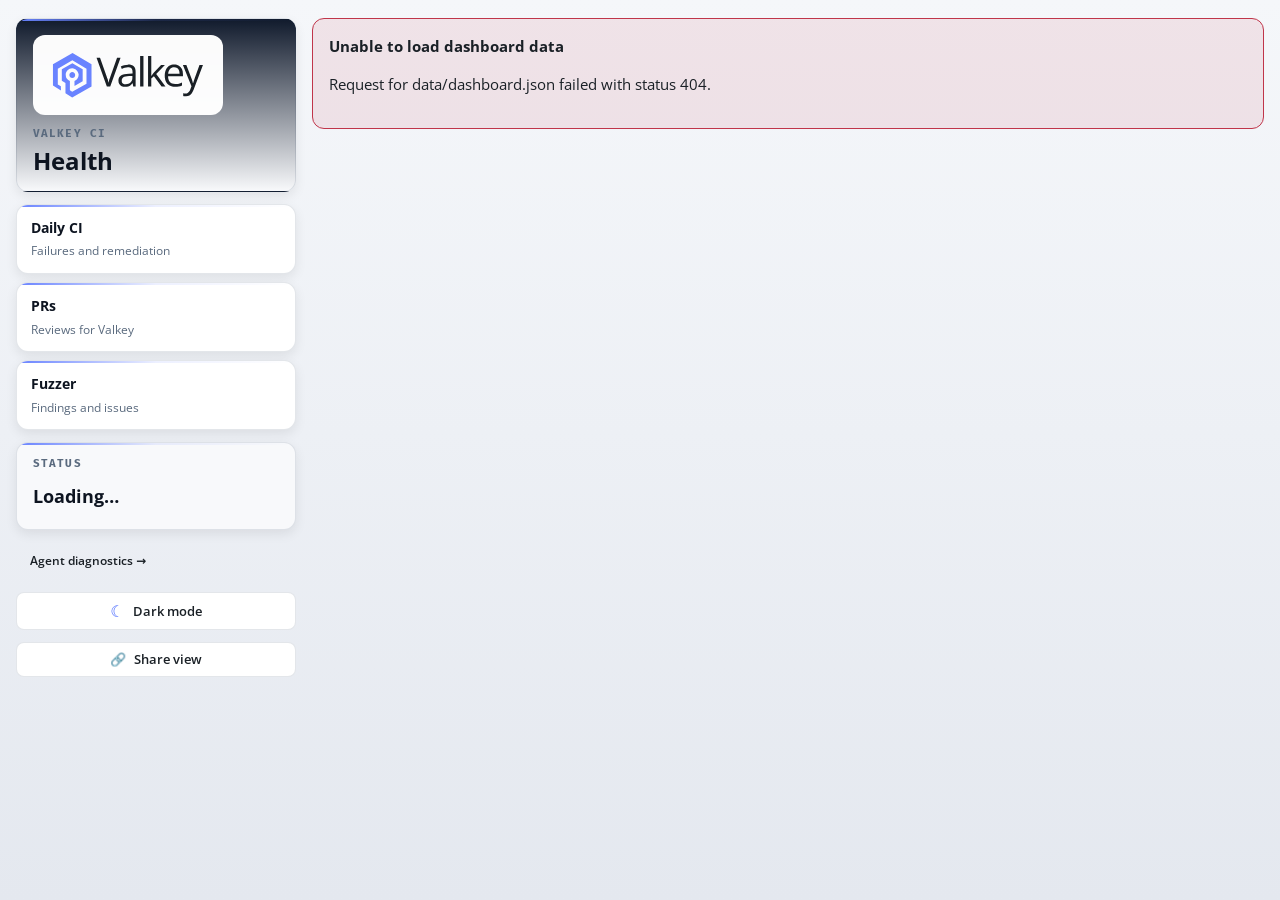
==== dashboard-app-public/index.html @ 7c8a4fef "Add public Valkey CI Health dashboard site Create dashboard-app-public/ as a community-facing siblin" ====
<!doctype html>
<html lang="en">
<head>
  <meta charset="utf-8">
  <meta name="viewport" content="width=device-width, initial-scale=1">
  <title>Valkey CI Health</title>
  <meta name="description" content="Public health dashboard for Valkey CI. Daily failures, PR reviews, and fuzzer findings.">
  <meta property="og:title" content="Valkey CI Health">
  <meta property="og:description" content="Public health dashboard for Valkey CI.">
  <meta property="og:type" content="website">
  <link rel="preconnect" href="https://fonts.googleapis.com">
  <link rel="preconnect" href="https://fonts.gstatic.com" crossorigin>
  <link href="https://fonts.googleapis.com/css2?family=Fira+Mono:wght@400;500&family=Open+Sans:wght@400;600;700;800&display=swap" rel="stylesheet">
  <link rel="stylesheet" href="assets/css/tokens.css">
  <link rel="stylesheet" href="assets/css/base.css">
  <link rel="stylesheet" href="assets/css/components.css">
</head>
<body>
  <a class="skip-link" href="#main-content">Skip to content</a>
  <div class="site-shell">
    <aside class="sidebar" aria-label="Primary navigation">
      <section class="brand" aria-labelledby="brand-title">
        <div class="brand-logo"><img src="assets/valkey-horizontal.svg" alt="Valkey"></div>
        <div class="brand-copy">
          <p>Valkey CI</p>
          <h1 id="brand-title">Health</h1>
        </div>
      </section>
      <nav class="nav" aria-label="Dashboard pages">
        <a class="nav-link" href="#/daily" data-nav-link="daily">
          <strong>Daily CI</strong>
          <span>Failures and remediation</span>
        </a>
        <a class="nav-link" href="#/prs" data-nav-link="prs">
          <strong>PRs</strong>
          <span>Reviews for Valkey</span>
        </a>
        <a class="nav-link" href="#/fuzzer" data-nav-link="fuzzer">
          <strong>Fuzzer</strong>
          <span>Findings and issues</span>
        </a>
      </nav>
      <section class="sidebar-card" id="status-card" aria-live="polite">
        <p>Status</p>
        <strong id="status-value">Loading…</strong>
        <span class="detail" id="status-detail"></span>
      </section>
      <a class="sidebar-footer-link" href="operator/#/diagnostics" target="_blank" rel="noreferrer">Agent diagnostics →</a>
    </aside>
    <main id="main-content" class="page">
      <div id="app" role="region" aria-label="Dashboard content">
        <div class="loading">Loading dashboard data…</div>
      </div>
    </main>
  </div>
  <noscript>
    <div class="error-banner" style="margin: 20px;">
      <strong>JavaScript is required</strong>
      <p>This dashboard reads <code>data/dashboard.json</code> and renders interactively in the browser. Please enable JavaScript or view the raw JSON directly.</p>
    </div>
  </noscript>
  <script type="module" src="assets/js/app.js"></script>
</body>
</html>
---- dashboard-app-public/assets/css/tokens.css ----
/* Design tokens — dark theme default, light theme via attribute or media query */
:root {
  color-scheme: dark;
  --brand-blue: #6983ff;
  --brand-cobalt: #0053b8;

  --bg-0: #0b1220;
  --bg-1: #0f1726;
  --bg-2: #111b2e;
  --surface: #111c2d;
  --surface-strong: #0d1727;
  --surface-soft: #152238;

  --border: rgba(164, 181, 218, 0.14);
  --border-focus: rgba(105, 131, 255, 0.42);

  --text: #e6eef9;
  --text-muted: #97a7c1;
  --text-heading: #f8fbff;

  --accent: #6983ff;
  --accent-soft: rgba(105, 131, 255, 0.14);
  --good: #20b47a;
  --good-soft: rgba(32, 180, 122, 0.14);
  --warn: #cc9316;
  --warn-soft: rgba(204, 147, 22, 0.16);
  --bad: #cf3c4f;
  --bad-soft: rgba(207, 60, 79, 0.16);

  --space-xs: 4px;
  --space-sm: 8px;
  --space-md: 12px;
  --space-lg: 16px;
  --space-xl: 20px;

  --radius-sm: 8px;
  --radius-md: 12px;
  --radius-lg: 16px;
  --radius-full: 999px;

  --shadow: 0 8px 18px rgba(4, 8, 15, 0.28);
  --font-sans: "Open Sans", "Segoe UI", system-ui, sans-serif;
  --font-mono: "Fira Mono", ui-monospace, monospace;
}

[data-theme="light"] {
  color-scheme: light;
  --bg-0: #f5f7fa;
  --bg-1: #edf0f5;
  --bg-2: #e4e8ef;
  --surface: #ffffff;
  --surface-strong: #f8f9fb;
  --surface-soft: #f0f2f6;
  --border: rgba(30, 50, 80, 0.12);
  --border-focus: rgba(105, 131, 255, 0.5);
  --text: #1a2026;
  --text-muted: #5a6a7e;
  --text-heading: #0d1420;
  --accent: #4a6aff;
  --accent-soft: rgba(74, 106, 255, 0.1);
  --good: #18956a;
  --good-soft: rgba(24, 149, 106, 0.1);
  --warn: #b07d10;
  --warn-soft: rgba(176, 125, 16, 0.1);
  --bad: #c0354a;
  --bad-soft: rgba(192, 53, 74, 0.1);
  --shadow: 0 4px 12px rgba(0, 0, 0, 0.08);
}

@media (prefers-color-scheme: light) {
  :root:not([data-theme="dark"]) {
    color-scheme: light;
    --bg-0: #f5f7fa;
    --bg-1: #edf0f5;
    --bg-2: #e4e8ef;
    --surface: #ffffff;
    --surface-strong: #f8f9fb;
    --surface-soft: #f0f2f6;
    --border: rgba(30, 50, 80, 0.12);
    --border-focus: rgba(105, 131, 255, 0.5);
    --text: #1a2026;
    --text-muted: #5a6a7e;
    --text-heading: #0d1420;
    --accent: #4a6aff;
    --accent-soft: rgba(74, 106, 255, 0.1);
    --good: #18956a;
    --good-soft: rgba(24, 149, 106, 0.1);
    --warn: #b07d10;
    --warn-soft: rgba(176, 125, 16, 0.1);
    --bad: #c0354a;
    --bad-soft: rgba(192, 53, 74, 0.1);
    --shadow: 0 4px 12px rgba(0, 0, 0, 0.08);
  }
}
---- dashboard-app-public/assets/css/base.css ----
/* Reset and layout primitives */
*, *::before, *::after { box-sizing: border-box; }
html { scroll-behavior: smooth; }

body {
  margin: 0;
  min-height: 100vh;
  background: linear-gradient(180deg, var(--bg-0), var(--bg-1) 48%, var(--bg-2));
  color: var(--text);
  font: 15px/1.55 var(--font-sans);
}

a { color: var(--accent); text-decoration: none; }
a:hover { text-decoration: underline; }

.skip-link {
  position: absolute;
  left: -9999px;
  top: auto;
  width: 1px;
  height: 1px;
  overflow: hidden;
  z-index: 100;
  padding: var(--space-sm) var(--space-lg);
  background: var(--surface);
  color: var(--text);
  border: 2px solid var(--border-focus);
  border-radius: var(--radius-sm);
}
.skip-link:focus {
  position: fixed;
  left: var(--space-lg);
  top: var(--space-lg);
  width: auto;
  height: auto;
}

.site-shell {
  width: min(1560px, calc(100% - 32px));
  margin: 0 auto;
  padding: 18px 0 36px;
  display: grid;
  grid-template-columns: 280px minmax(0, 1fr);
  gap: var(--space-lg);
  position: relative;
}

.sidebar {
  position: sticky;
  top: 20px;
  height: fit-content;
  display: grid;
  gap: var(--space-md);
}

.page { min-width: 0; }

:focus-visible {
  outline: 2px solid var(--border-focus);
  outline-offset: 2px;
}

[hidden] { display: none !important; }

@media (max-width: 1240px) {
  .site-shell { grid-template-columns: 1fr; }
  .sidebar { position: static; }
}

@media (max-width: 920px) {
  .site-shell { width: min(1560px, calc(100% - 20px)); }
}

@media (max-width: 480px) {
  body { font-size: 14px; }
}

@media (prefers-reduced-motion: reduce) {
  *, *::before, *::after {
    animation-duration: 0.01ms !important;
    transition-duration: 0.01ms !important;
  }
}
---- dashboard-app-public/assets/css/components.css ----
/* Component styles */

/* --- Brand / Sidebar --- */
.brand, .sidebar-card, .nav-link {
  border: 1px solid var(--border);
  border-radius: var(--radius-md);
  background: var(--surface);
  box-shadow: var(--shadow);
  position: relative;
  overflow: hidden;
}
.brand::before, .sidebar-card::before, .nav-link::before {
  content: "";
  position: absolute;
  inset: 0 0 auto 0;
  height: 2px;
  background: linear-gradient(90deg, var(--brand-blue), rgba(105,131,255,0.12), transparent);
}
.brand {
  padding: var(--space-lg);
  display: grid;
  gap: var(--space-md);
  background: linear-gradient(180deg, #101a2c, var(--surface-strong));
}
.brand-logo {
  padding: var(--space-md) 14px;
  border: 1px solid rgba(255,255,255,0.08);
  border-radius: var(--radius-md);
  background: rgba(255,255,255,0.98);
  width: fit-content;
}
.brand-logo img { width: 160px; display: block; }
.brand-copy p {
  margin: 0 0 var(--space-sm);
  font: 700 11px/1.2 var(--font-mono);
  letter-spacing: 0.1em;
  text-transform: uppercase;
  color: var(--text-muted);
}
.brand-copy h1 {
  margin: 0;
  font-size: 24px;
  line-height: 1.1;
  color: var(--text-heading);
}

/* --- Navigation --- */
.nav { display: grid; gap: var(--space-sm); }
.nav-link {
  display: grid;
  gap: 4px;
  padding: var(--space-md) 14px;
  color: inherit;
  text-decoration: none;
  transition: border-color 160ms ease, background 160ms ease;
}
.nav-link:hover {
  border-color: var(--border-focus);
  background: var(--surface-soft);
  text-decoration: none;
}
.nav-link strong { color: var(--text-heading); font-size: 14px; }
.nav-link span { color: var(--text-muted); font-size: 12px; }
.nav-link-active {
  border-color: rgba(105,131,255,0.54);
  background: linear-gradient(180deg, var(--accent-soft), var(--surface));
}

/* --- Sidebar card --- */
.sidebar-card {
  padding: 14px var(--space-lg);
  display: grid;
  gap: 4px;
  background: var(--surface-strong);
}
.sidebar-card p {
  margin: 0 0 var(--space-sm);
  font: 700 11px/1.2 var(--font-mono);
  letter-spacing: 0.1em;
  text-transform: uppercase;
  color: var(--text-muted);
}
.sidebar-card strong { color: var(--text-heading); font-size: 18px; }
.sidebar-card .detail { color: var(--text-muted); font-size: 13px; }

/* --- Hero header --- */
.hero {
  border: 1px solid var(--border);
  border-radius: var(--radius-lg);
  background: var(--surface-strong);
  box-shadow: var(--shadow);
  padding: 18px var(--space-xl);
  margin-bottom: var(--space-md);
  position: relative;
  overflow: hidden;
}
.hero::before {
  content: "";
  position: absolute;
  inset: 0 0 auto 0;
  height: 2px;
  background: linear-gradient(90deg, var(--brand-blue), rgba(105,131,255,0.12), transparent);
}
.hero h2 {
  margin: 0;
  color: var(--text-heading);
  font-size: 28px;
  line-height: 1.1;
}
.hero p { margin: var(--space-sm) 0 0; color: var(--text-muted); font-size: 14px; }

/* --- States --- */
.error-banner {
  padding: var(--space-lg);
  border: 1px solid var(--bad);
  border-radius: var(--radius-md);
  background: var(--bad-soft);
  color: var(--text);
}
.error-banner strong { display: block; margin-bottom: var(--space-sm); }

.loading {
  padding: var(--space-xl);
  text-align: center;
  color: var(--text-muted);
  font-size: 14px;
}

/* --- Placeholder for Task 3+ components --- */

/* --- Chip --- */
.chip {
  display: inline-flex;
  align-items: center;
  gap: 6px;
  border: 1px solid var(--border);
  border-radius: var(--radius-full);
  padding: 4px 10px;
  background: var(--surface-soft);
  font: 600 12px/1.2 var(--font-sans);
  color: var(--text-heading);
  white-space: nowrap;
}
.chip-good { color: #a8f0cf; border-color: rgba(32,180,122,0.34); background: var(--good-soft); }
.chip-warn { color: #ffe1a4; border-color: rgba(204,147,22,0.34); background: var(--warn-soft); }
.chip-bad  { color: #ffc4cc; border-color: rgba(207,60,79,0.34);  background: var(--bad-soft); }
.chip-info { color: #d2deff; border-color: rgba(105,131,255,0.34); background: var(--accent-soft); }
[data-theme="light"] .chip-good { color: #0a6a42; }
[data-theme="light"] .chip-warn { color: #6b4c0c; }
[data-theme="light"] .chip-bad  { color: #8b2232; }
[data-theme="light"] .chip-info { color: #2a3f99; }

/* --- Metric card --- */
.hero-metrics {
  display: grid;
  grid-template-columns: repeat(auto-fit, minmax(170px, 1fr));
  gap: var(--space-md);
  margin-bottom: var(--space-md);
}
.metric {
  border: 1px solid var(--border);
  border-radius: var(--radius-md);
  background: var(--surface);
  box-shadow: var(--shadow);
  padding: 14px var(--space-lg);
  display: grid;
  gap: 6px;
  position: relative;
  overflow: hidden;
}
.metric::before {
  content: "";
  position: absolute;
  inset: 0 0 auto 0;
  height: 2px;
  background: var(--accent);
}
.metric-label {
  margin: 0;
  font: 700 11px/1.2 var(--font-mono);
  letter-spacing: 0.1em;
  text-transform: uppercase;
  color: var(--text-muted);
}
.metric-value {
  font-size: 26px;
  line-height: 1.1;
  color: var(--text-heading);
}
.metric-note { color: var(--text-muted); font-size: 13px; }
.metric-accent::before { background: var(--accent); }
.metric-good::before   { background: var(--good); }
.metric-warn::before   { background: var(--warn); }
.metric-bad::before    { background: var(--bad); }
.metric-good { border-color: rgba(32,180,122,0.24); }
.metric-warn { border-color: rgba(204,147,22,0.24); }
.metric-bad  { border-color: rgba(207,60,79,0.24); }

/* --- Panel --- */
.panel {
  border: 1px solid var(--border);
  border-radius: var(--radius-md);
  background: var(--surface);
  box-shadow: var(--shadow);
  padding: var(--space-lg);
  margin-bottom: var(--space-md);
  min-width: 0;
}
.panel-wide { grid-column: 1 / -1; }
.panel-head { margin-bottom: var(--space-md); }
.panel h2 {
  margin: 0;
  color: var(--text-heading);
  font-size: 20px;
  line-height: 1.15;
}
.panel-subtitle { margin: 6px 0 0; color: var(--text-muted); font-size: 13px; }

.page-grid {
  display: grid;
  grid-template-columns: 1fr;
  gap: var(--space-md);
}

/* --- Stat grid --- */
.summary-grid {
  display: grid;
  grid-template-columns: repeat(auto-fit, minmax(160px, 1fr));
  gap: 10px;
}
.summary-cell {
  border: 1px solid var(--border);
  border-radius: var(--radius-sm);
  padding: 12px 14px;
  background: var(--surface-soft);
}
.summary-cell span {
  display: block;
  font: 700 11px/1.2 var(--font-mono);
  letter-spacing: 0.08em;
  text-transform: uppercase;
  color: var(--text-muted);
  margin-bottom: 4px;
}
.summary-cell strong { color: var(--text-heading); font-size: 16px; }

/* --- Table --- */
.table-wrap {
  overflow-x: auto;
  border: 1px solid var(--border);
  border-radius: var(--radius-md);
  background: var(--surface-strong);
}
.table-toolbar {
  display: flex;
  justify-content: flex-end;
  padding: var(--space-sm) var(--space-md);
  border-bottom: 1px solid var(--border);
  background: var(--surface);
}
.table-filter {
  width: min(340px, 100%);
  border: 1px solid var(--border);
  border-radius: var(--radius-full);
  background: var(--bg-1);
  color: var(--text);
  padding: 8px 14px;
  font: inherit;
}
.table-filter:focus {
  outline: none;
  border-color: var(--border-focus);
  box-shadow: 0 0 0 3px var(--accent-soft);
}
.data-table {
  width: 100%;
  border-collapse: separate;
  border-spacing: 0;
  min-width: 720px;
}
.data-table th, .data-table td {
  padding: 10px 12px;
  border-bottom: 1px solid var(--border);
  text-align: left;
  vertical-align: top;
}
.data-table th {
  position: sticky;
  top: 0;
  z-index: 1;
  background: var(--surface);
  color: var(--text-heading);
  font: 700 11px/1.2 var(--font-mono);
  letter-spacing: 0.08em;
  text-transform: uppercase;
}
.data-table tbody tr:nth-child(even) td {
  background: var(--surface-soft);
}
.data-table tr:last-child td { border-bottom: 0; }
.th-sort {
  all: unset;
  cursor: pointer;
  display: inline-flex;
  align-items: center;
  gap: 6px;
  color: inherit;
  font: inherit;
}
.th-sort:hover { color: var(--accent); }
.th-sort:focus-visible {
  outline: 2px solid var(--border-focus);
  outline-offset: 2px;
  border-radius: 4px;
}
.th-arrow {
  font-size: 11px;
  color: var(--text-muted);
}
.data-table tr.row-clickable { cursor: pointer; }
.data-table tr.row-clickable:hover td { background: var(--accent-soft); }
.data-table tr.row-clickable:focus-visible {
  outline: 2px solid var(--border-focus);
  outline-offset: -2px;
}

.empty {
  padding: var(--space-lg);
  color: var(--text-muted);
  text-align: center;
  font-size: 14px;
}

/* --- Drawer --- */
.drawer-host {
  position: fixed;
  inset: 0;
  z-index: 50;
  pointer-events: none;
}
.drawer-overlay {
  position: absolute;
  inset: 0;
  background: rgba(0, 0, 0, 0.5);
  opacity: 0;
  transition: opacity 160ms ease-out;
  pointer-events: none;
}
.drawer {
  position: absolute;
  top: 0;
  right: 0;
  bottom: 0;
  width: min(520px, calc(100% - 40px));
  background: var(--surface);
  border-left: 1px solid var(--border);
  box-shadow: -8px 0 24px rgba(0, 0, 0, 0.28);
  transform: translateX(100%);
  transition: transform 180ms ease-out;
  pointer-events: none;
  display: flex;
  flex-direction: column;
  overflow: hidden;
}
.drawer-host-open .drawer-overlay {
  opacity: 1;
  pointer-events: auto;
}
.drawer-host-open .drawer {
  transform: translateX(0);
  pointer-events: auto;
}
.drawer-host-closing .drawer-overlay { opacity: 0; }
.drawer-host-closing .drawer { transform: translateX(100%); }
.drawer-head {
  display: flex;
  align-items: center;
  justify-content: space-between;
  gap: var(--space-md);
  padding: var(--space-lg);
  border-bottom: 1px solid var(--border);
}
.drawer-title {
  margin: 0;
  font-size: 18px;
  color: var(--text-heading);
}
.drawer-close {
  all: unset;
  width: 32px;
  height: 32px;
  display: grid;
  place-items: center;
  border-radius: var(--radius-sm);
  font-size: 24px;
  color: var(--text-muted);
  cursor: pointer;
}
.drawer-close:hover { color: var(--text); background: var(--surface-soft); }
.drawer-close:focus-visible {
  outline: 2px solid var(--border-focus);
  outline-offset: 2px;
}
.drawer-body {
  padding: var(--space-lg);
  overflow-y: auto;
  flex: 1;
}
@media (prefers-reduced-motion: reduce) {
  .drawer { transition: none; }
  .drawer-overlay { transition: none; }
}


/* --- Sparkline --- */
.sparkline-wrap {
  position: relative;
  margin-top: 8px;
}
.sparkline {
  width: 100%;
  height: 58px;
  display: block;
}
.sparkline-dot:focus {
  outline: 2px solid var(--border-focus);
}
.sparkline-tooltip {
  position: absolute;
  bottom: 100%;
  transform: translateX(-50%);
  background: var(--surface-strong);
  border: 1px solid var(--border);
  border-radius: var(--radius-sm);
  padding: 4px 8px;
  font-size: 12px;
  color: var(--text-heading);
  white-space: nowrap;
  pointer-events: none;
  box-shadow: var(--shadow);
  z-index: 1;
}
.trend-card {
  border: 1px solid var(--border);
  border-radius: var(--radius-sm);
  padding: var(--space-md);
  background: var(--surface-soft);
  min-width: 0;
}
.trend-card-title {
  margin: 0 0 4px;
  font: 700 13px/1.3 var(--font-sans);
  color: var(--text-heading);
}
.trend-card-note {
  margin: 8px 0 0;
  font-size: 12px;
  color: var(--text-muted);
}
.trend-grid {
  display: grid;
  grid-template-columns: repeat(auto-fit, minmax(200px, 1fr));
  gap: var(--space-md);
}

/* --- WoW Trends --- */
.wow-stats {
  display: grid;
  grid-template-columns: repeat(auto-fit, minmax(170px, 1fr));
  gap: var(--space-md);
  margin-bottom: var(--space-md);
}
.wow-stat {
  border: 1px solid var(--border);
  border-radius: var(--radius-sm);
  padding: 14px var(--space-lg);
  background: var(--surface-soft);
}
.wow-stat span {
  display: block;
  font: 700 11px/1.2 var(--font-mono);
  letter-spacing: 0.08em;
  text-transform: uppercase;
  color: var(--text-muted);
  margin-bottom: 4px;
}
.wow-stat strong {
  display: block;
  font-size: 26px;
  font-weight: 800;
  color: var(--text-heading);
  line-height: 1.1;
}
.wow-stat small {
  display: block;
  margin-top: 4px;
  font-size: 12px;
  color: var(--text-muted);
}
.wow-delta-bad strong { color: var(--bad); }
.wow-delta-good strong { color: var(--good); }
.wow-delta-accent strong { color: var(--accent); }
.wow-movement {
  display: grid;
  grid-template-columns: repeat(auto-fit, minmax(220px, 1fr));
  gap: var(--space-md);
  margin-bottom: var(--space-md);
}
.wow-list {
  border: 1px solid var(--border);
  border-radius: var(--radius-sm);
  padding: 14px var(--space-lg);
  background: var(--surface-soft);
}
.wow-list h4 { margin: 0 0 8px; font-size: 13px; }
.wow-list ul { list-style: none; padding: 0; margin: 0; }
.wow-list li {
  font-size: 13px;
  color: var(--text-muted);
  padding: 3px 0;
  border-bottom: 1px solid var(--border);
  overflow: hidden;
  text-overflow: ellipsis;
  white-space: nowrap;
}
.wow-list li:last-child { border-bottom: 0; }
.wow-new h4 { color: var(--bad); }
.wow-resolved h4 { color: var(--good); }
.wow-movers h4 { margin: 0 0 8px; font-size: 13px; }
.wow-table {
  width: 100%;
  border-collapse: collapse;
  font-size: 13px;
}
.wow-table th, .wow-table td {
  padding: 6px 10px;
  border-bottom: 1px solid var(--border);
  text-align: left;
}
.wow-table th {
  color: var(--text-muted);
  font-weight: 600;
}
.wow-table td:first-child {
  max-width: 380px;
  overflow: hidden;
  text-overflow: ellipsis;
  white-space: nowrap;
}
.wow-change-bad  { color: var(--bad); font-weight: 700; }
.wow-change-good { color: var(--good); font-weight: 700; }

/* --- Heatmap --- */
.heatmap-root { min-width: 0; }
.heat-tabs {
  display: flex;
  gap: 4px;
  margin-bottom: var(--space-md);
  flex-wrap: wrap;
}
.heat-tab {
  all: unset;
  cursor: pointer;
  padding: 8px 14px;
  border-radius: var(--radius-sm);
  font: 600 13px/1 var(--font-sans);
  color: var(--text-muted);
  border: 1px solid var(--border);
  background: var(--surface-soft);
}
.heat-tab[aria-selected="true"] {
  color: var(--text-heading);
  background: var(--accent-soft);
  border-color: var(--border-focus);
}
.heat-tab:focus-visible {
  outline: 2px solid var(--border-focus);
  outline-offset: 2px;
}

.heat-legend {
  display: flex;
  align-items: center;
  gap: 6px;
  margin-bottom: var(--space-sm);
  font-size: 12px;
  color: var(--text-muted);
}
.heat-legend-label {
  font: 700 11px/1 var(--font-mono);
  letter-spacing: 0.06em;
  text-transform: uppercase;
}
.heat-legend-end { color: var(--text-muted); }
.heat-legend-cell {
  width: 20px;
  height: 12px;
  border-radius: 3px;
  background: rgba(207, 60, 79, var(--heat-alpha, 0));
  border: 1px solid rgba(207, 60, 79, 0.2);
}

.heatmap-scroll {
  overflow-x: auto;
  border: 1px solid var(--border);
  border-radius: var(--radius-md);
  background: var(--surface-strong);
}
.heatmap-table {
  width: 100%;
  border-collapse: separate;
  border-spacing: 0;
  min-width: 920px;
  font: 13px var(--font-mono);
}
.heatmap-table thead th {
  background: var(--surface);
  color: var(--text-heading);
  padding: 8px 6px;
  border-bottom: 1px solid var(--border);
  font-weight: 700;
  text-align: center;
  white-space: nowrap;
}
.heatmap-table tbody th,
.heatmap-table tbody td {
  padding: 6px 8px;
  border-bottom: 1px solid var(--border);
}
.heatmap-table tbody th {
  text-align: left;
  font-weight: 700;
  color: var(--text-heading);
  vertical-align: middle;
}
.heatmap-table tr:last-child th,
.heatmap-table tr:last-child td {
  border-bottom: 0;
}

.heat-sticky {
  position: sticky;
  left: 0;
  z-index: 2;
  background: var(--surface-strong);
  min-width: 240px;
}
.heat-sticky-2 {
  left: 240px;
  min-width: 80px;
  color: var(--text-muted);
  text-align: center;
}
.heatmap-table thead .heat-sticky,
.heatmap-table thead .heat-sticky-2 {
  background: var(--surface);
  z-index: 3;
}
.heat-row-name {
  display: inline-block;
  max-width: 240px;
  overflow: hidden;
  text-overflow: ellipsis;
  white-space: nowrap;
  vertical-align: middle;
}
.heat-row-badge {
  margin-left: 6px;
  font-size: 10px;
}

.heat-cell {
  min-width: 38px;
  text-align: center;
  color: var(--text-muted);
  white-space: nowrap;
}
.heat-cell-missing {
  color: var(--text-muted);
  background: rgba(148, 163, 184, 0.06);
}
.heat-cell-hit {
  color: #fff6f7;
  background: rgba(207, 60, 79, var(--heat-alpha));
  cursor: pointer;
  font-weight: 700;
}
.heat-cell-hit:hover { outline: 1px solid var(--border-focus); }
.heat-cell-hit:focus {
  outline: 2px solid var(--border-focus);
  outline-offset: -2px;
}
.heat-status-row td {
  font-weight: 700;
  text-align: center;
  padding: 6px 8px;
}
.heat-status-good    { color: #a8f0cf; background: rgba(32, 180, 122, 0.18); }
.heat-status-bad     { color: #ffc4cc; background: rgba(207, 60, 79, 0.22); }
.heat-status-neutral { color: #ffe1a4; background: rgba(204, 147, 22, 0.14); }

@media (max-width: 720px) {
  .heat-sticky-2 { display: none; }
  .heat-sticky { min-width: 140px; }
  .heatmap-table { min-width: 600px; }
}

/* --- Drawer content --- */
.drawer-stats {
  display: grid;
  grid-template-columns: 120px 1fr;
  gap: 8px 16px;
  margin: 0 0 var(--space-lg);
}
.drawer-stats dt {
  font: 700 11px/1.2 var(--font-mono);
  letter-spacing: 0.08em;
  text-transform: uppercase;
  color: var(--text-muted);
}
.drawer-stats dd {
  margin: 0;
  color: var(--text);
  word-break: break-word;
}
.drawer-section {
  margin-bottom: var(--space-lg);
}
.drawer-section h3 {
  margin: 0 0 8px;
  font-size: 14px;
  color: var(--text-heading);
}
.drawer-link-list {
  list-style: none;
  padding: 0;
  margin: 0;
  display: grid;
  gap: 6px;
}
.drawer-hint {
  color: var(--text-muted);
  font-size: 12px;
  margin-top: var(--space-lg);
}

/* --- Empty states --- */
.empty-inline {
  margin: 0;
  color: var(--text-muted);
  font-size: 13px;
}


/* --- Hero extensions (for Daily page) --- */
.hero-row {
  display: flex;
  align-items: start;
  justify-content: space-between;
  gap: var(--space-lg);
  flex-wrap: wrap;
}
.hero-row > div { min-width: 0; }
.hero-meta {
  display: flex;
  gap: var(--space-sm);
  flex-wrap: wrap;
  align-items: center;
}
.meta-pill {
  display: inline-flex;
  align-items: center;
  gap: 6px;
  padding: 6px 10px;
  border: 1px solid var(--border);
  border-radius: var(--radius-full);
  background: var(--surface-soft);
  font-size: 12px;
}
.meta-pill strong {
  font: 700 11px/1.2 var(--font-mono);
  letter-spacing: 0.08em;
  text-transform: uppercase;
  color: var(--text-muted);
}
.meta-pill > span {
  color: var(--text);
}
.hero-meta.metric-good .meta-pill { border-color: rgba(32,180,122,0.34); }
.hero-meta.metric-warn .meta-pill { border-color: rgba(204,147,22,0.34); }
.hero-meta.metric-bad  .meta-pill { border-color: rgba(207,60,79,0.34); }

.commit-list {
  display: inline-flex;
  gap: 4px;
  flex-wrap: wrap;
  font-family: var(--font-mono);
  font-size: 12px;
}


/* --- Bar chart (used on Fuzzer root-cause mix) --- */
.bar-chart {
  display: grid;
  gap: 8px;
}
.bar-row {
  display: grid;
  grid-template-columns: minmax(120px, 200px) 1fr auto;
  align-items: center;
  gap: var(--space-md);
  font-size: 13px;
}
.bar-label {
  color: var(--text);
  overflow: hidden;
  text-overflow: ellipsis;
  white-space: nowrap;
}
.bar-track {
  position: relative;
  height: 12px;
  background: var(--surface-soft);
  border: 1px solid var(--border);
  border-radius: var(--radius-full);
  overflow: hidden;
}
.bar-fill {
  position: absolute;
  inset: 0 auto 0 0;
  background: linear-gradient(90deg, var(--accent), var(--brand-cobalt));
  border-radius: var(--radius-full);
}
.bar-value {
  font: 700 13px/1 var(--font-mono);
  color: var(--text-heading);
  min-width: 40px;
  text-align: right;
}
@media (max-width: 560px) {
  .bar-row {
    grid-template-columns: 1fr auto;
  }
  .bar-label {
    grid-column: 1 / -1;
  }
  .bar-track {
    grid-column: 1 / 2;
  }
  .bar-value {
    grid-column: 2 / 3;
  }
}


/* --- Diagnostics extras --- */
.bullet-list {
  margin: 0;
  padding-left: 18px;
  color: var(--text);
}
.bullet-list li {
  margin-bottom: 6px;
  color: var(--text);
}
.gap-list {
  margin-top: var(--space-md);
}
.gap-list-title {
  font: 700 11px/1.2 var(--font-mono);
  letter-spacing: 0.08em;
  text-transform: uppercase;
  color: var(--text-muted);
  margin: 0 0 6px;
}
.row-tone-bad  td { background: rgba(207,60,79,0.08); }
.row-tone-warn td { background: rgba(204,147,22,0.08); }

/* --- Signal-map cards (Daily landing) --- */
.signal-cards {
  display: grid;
  grid-template-columns: repeat(auto-fit, minmax(220px, 1fr));
  gap: var(--space-md);
  margin-bottom: var(--space-md);
}
.signal-card {
  border: 1px solid var(--border);
  border-radius: var(--radius-md);
  background: var(--surface);
  box-shadow: var(--shadow);
  padding: var(--space-lg);
  display: grid;
  gap: var(--space-sm);
  color: inherit;
  text-decoration: none;
  transition: border-color 160ms ease, background 160ms ease, transform 160ms ease;
}
.signal-card:hover {
  border-color: var(--border-focus);
  background: var(--surface-soft);
  text-decoration: none;
  transform: translateY(-1px);
}
.signal-card-head {
  display: flex;
  align-items: center;
  justify-content: space-between;
  gap: var(--space-sm);
}
.signal-card-head h3 {
  margin: 0;
  font-size: 16px;
  color: var(--text-heading);
}
.signal-card-arrow {
  font: 700 11px/1 var(--font-mono);
  letter-spacing: 0.1em;
  text-transform: uppercase;
  color: var(--text-muted);
}
.signal-card p {
  margin: 0;
  color: var(--text-muted);
  font-size: 13px;
}
.signal-card-stats {
  list-style: none;
  padding: 0;
  margin: 0;
  display: grid;
  grid-template-columns: repeat(2, 1fr);
  gap: 8px;
}
.signal-card-stats li {
  border: 1px solid var(--border);
  border-radius: var(--radius-sm);
  padding: 8px 10px;
  background: var(--surface-soft);
  font-size: 12px;
}
.signal-card-stats span {
  display: block;
  color: var(--text-muted);
  font: 700 10px/1.2 var(--font-mono);
  letter-spacing: 0.08em;
  text-transform: uppercase;
}
.signal-card-stats strong {
  font-size: 15px;
  color: var(--text-heading);
}


/* --- Theme toggle + share button (sidebar controls) --- */
.theme-toggle, .share-button {
  display: inline-flex;
  align-items: center;
  gap: var(--space-sm);
  padding: 10px 14px;
  border: 1px solid var(--border);
  border-radius: var(--radius-sm);
  background: var(--surface);
  color: var(--text);
  font: 600 13px/1 var(--font-sans);
  cursor: pointer;
  width: 100%;
  justify-content: center;
  transition: border-color 160ms ease, background 160ms ease;
}
.theme-toggle:hover, .share-button:hover {
  border-color: var(--border-focus);
  background: var(--surface-soft);
}
.theme-toggle-icon {
  font-size: 16px;
  color: var(--accent);
}
.share-button:focus-visible, .theme-toggle:focus-visible {
  outline: 2px solid var(--border-focus);
  outline-offset: 2px;
}
.share-status {
  display: block;
  min-height: 16px;
  font: 600 12px/1 var(--font-mono);
  color: var(--good);
  text-align: center;
}

/* --- Status card tone --- */
.sidebar-card[data-tone="good"] strong { color: var(--good); }
.sidebar-card[data-tone="warn"] strong { color: var(--warn); }
.sidebar-card[data-tone="bad"]  strong { color: var(--bad); }
.sidebar-card[data-tone="good"] { border-color: rgba(32,180,122,0.28); }
.sidebar-card[data-tone="warn"] { border-color: rgba(204,147,22,0.28); }
.sidebar-card[data-tone="bad"]  { border-color: rgba(207,60,79,0.28); }

/* --- Public site: sidebar footer link --- */
.sidebar-footer-link {
  display: block;
  padding: 10px 14px;
  color: var(--muted);
  font-size: 12px;
  font-weight: 600;
  text-decoration: none;
  transition: color 160ms ease;
}
.sidebar-footer-link:hover {
  color: var(--text);
}
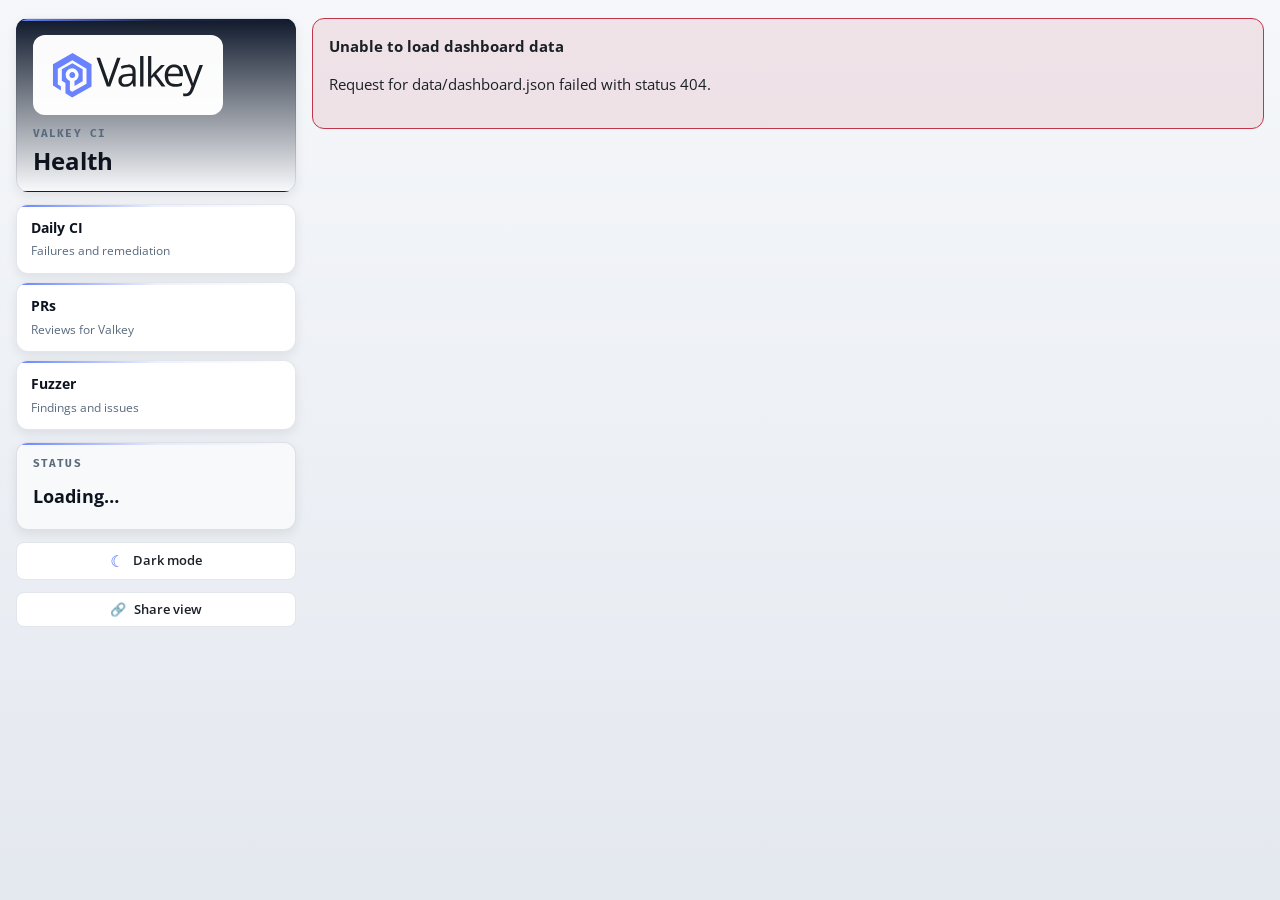
==== commit 5164d8c1: "Drop /operator/ deployment from public dashboard site Only the public Valkey CI Health site is deplo" ====
--- a/dashboard-app-public/index.html
+++ b/dashboard-app-public/index.html
@@ -45,7 +45,6 @@
         <strong id="status-value">Loading…</strong>
         <span class="detail" id="status-detail"></span>
       </section>
-      <a class="sidebar-footer-link" href="operator/#/diagnostics" target="_blank" rel="noreferrer">Agent diagnostics →</a>
     </aside>
     <main id="main-content" class="page">
       <div id="app" role="region" aria-label="Dashboard content">
